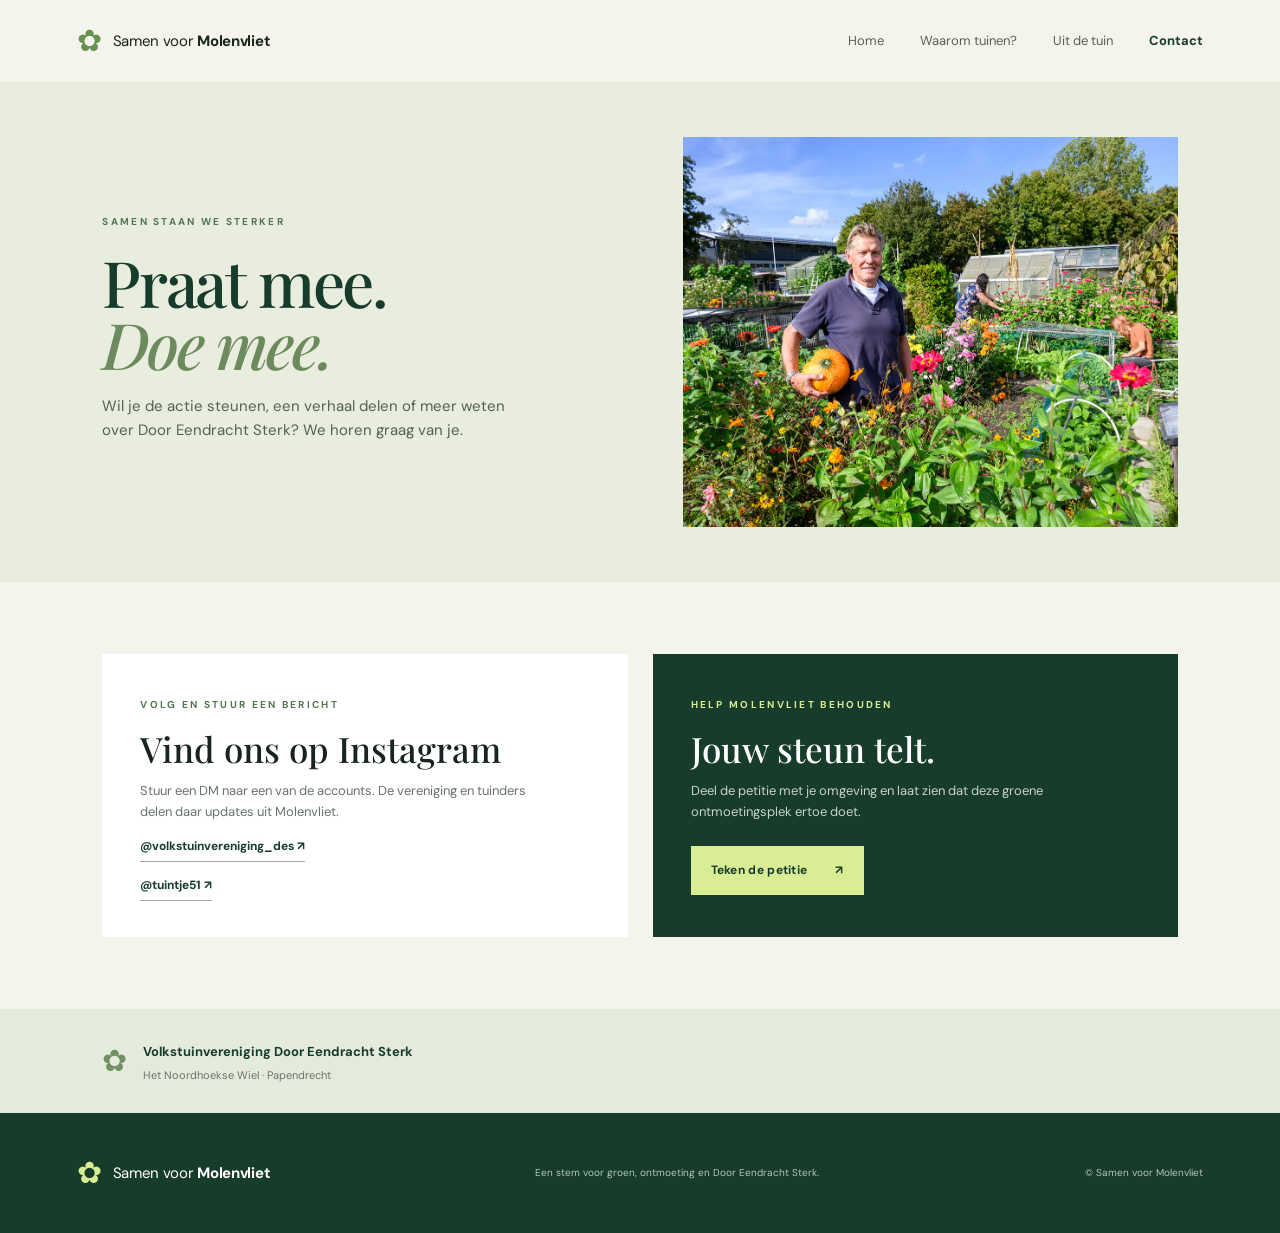
==== contact.html @ 22848668 "Add files via upload" ====
<!doctype html><html lang="nl"><head><meta charset="utf-8"><meta name="viewport" content="width=device-width,initial-scale=1"><meta name="description" content="Neem contact op en steun Door Eendracht Sterk in Molenvliet."><title>Contact — Samen voor Molenvliet</title><link rel="stylesheet" href="style.css"></head><body><header class="site-header"><a class="brand" href="index.html"><span class="brand-mark">✿</span><span>Samen voor <b>Molenvliet</b></span></a><button class="menu-toggle" aria-label="Menu openen" aria-expanded="false">☰</button><nav class="nav"><a href="index.html">Home</a><a href="waarom.html">Waarom tuinen?</a><a href="verhalen.html">Uit de tuin</a><a class="active" href="contact.html">Contact</a></nav></header><main><section class="contact-hero"><div><span class="eyebrow green">Samen staan we sterker</span><h1>Praat mee.<br><em>Doe mee.</em></h1><p>Wil je de actie steunen, een verhaal delen of meer weten over Door Eendracht Sterk? We horen graag van je.</p></div><img src="assets/tuinieren-samen.webp" alt="Een tuinder in de bloeiende moestuin"></section><section class="contact-content section-wrap"><div class="contact-box"><span class="eyebrow green">Volg en stuur een bericht</span><h2>Vind ons op Instagram</h2><p>Stuur een DM naar een van de accounts. De vereniging en tuinders delen daar updates uit Molenvliet.</p><a class="text-link" href="https://www.instagram.com/volkstuinvereniging_des/" target="_blank" rel="noopener">@volkstuinvereniging_des ↗</a><a class="text-link" href="https://www.instagram.com/tuintje51/" target="_blank" rel="noopener">@tuintje51 ↗</a></div><div class="contact-box contact-dark"><span class="eyebrow">Help Molenvliet behouden</span><h2>Jouw steun telt.</h2><p>Deel de petitie met je omgeving en laat zien dat deze groene ontmoetingsplek ertoe doet.</p><a class="button button-lime" href="https://petities.nl/petities/behoud-ons-volkstuincomplex-molenvliet-in-papendrecht" target="_blank" rel="noopener">Teken de petitie <span>↗</span></a></div></section><section class="map-note"><span>✿</span><div><strong>Volkstuinvereniging Door Eendracht Sterk</strong><p>Het Noordhoekse Wiel · Papendrecht</p></div></section></main><footer class="footer"><a class="brand" href="index.html"><span class="brand-mark">✿</span><span>Samen voor <b>Molenvliet</b></span></a><p>Een stem voor groen, ontmoeting en Door Eendracht Sterk.</p><span>© Samen voor Molenvliet</span></footer><script src="script.js"></script></body></html>
---- style.css ----
@import url('https://fonts.googleapis.com/css2?family=DM+Sans:wght@400;500;600;700&family=Playfair+Display:ital,wght@0,500;0,600;0,700;1,500;1,600&display=swap');
:root{--forest:#173c2c;--green:#426a4b;--lime:#d9ed94;--cream:#f5f4ec;--ink:#17251c;--muted:#667167;--white:#fff}*{box-sizing:border-box}html{scroll-behavior:smooth}body{margin:0;background:var(--cream);color:var(--ink);font-family:'DM Sans',sans-serif;line-height:1.6}a{color:inherit;text-decoration:none}.site-header{height:82px;display:flex;align-items:center;justify-content:space-between;padding:0 max(6vw,24px);background:var(--cream);position:relative;z-index:5}.brand{display:flex;align-items:center;gap:11px;font-size:15px;letter-spacing:-.3px}.brand b{font-weight:700}.brand-mark{color:#689051;font-size:30px;line-height:1}.nav{display:flex;gap:36px;align-items:center}.nav a{font-size:13px;color:#566159;transition:color .2s}.nav a:hover,.nav a.active{color:var(--forest);font-weight:700}.menu-toggle{display:none;border:0;background:none;font-size:24px;color:var(--forest)}.hero{height:min(690px,78vw);min-height:560px;position:relative;color:#fff;overflow:hidden}.hero-img,.hero-shade{position:absolute;inset:0;width:100%;height:100%;object-fit:cover}.hero-img{object-position:center 43%}.hero-shade{background:linear-gradient(90deg,rgba(12,34,24,.77) 0%,rgba(17,40,27,.55) 45%,rgba(13,30,21,.06) 100%),linear-gradient(0deg,rgba(11,29,21,.28),transparent 50%)}.hero-copy{position:absolute;left:max(10vw,36px);top:50%;transform:translateY(-53%);max-width:565px}.eyebrow{text-transform:uppercase;letter-spacing:2.3px;font-size:10px;font-weight:700;color:#d6e5bd}.eyebrow.green{color:#547552}.hero h1,.page-hero h1,.simple-heading h1,.contact-hero h1{font-family:'Playfair Display',serif;font-weight:500;font-size:clamp(56px,7vw,92px);line-height:.98;letter-spacing:-2.4px;margin:22px 0}.hero h1 em,.page-hero h1 em,.contact-hero h1 em{color:var(--lime);font-weight:500}.hero-copy p{font-size:16px;max-width:430px;color:#edf0e9;margin:0 0 28px}.button{display:inline-flex;align-items:center;justify-content:center;gap:28px;padding:15px 20px;font-size:12px;font-weight:700;letter-spacing:.3px;transition:transform .2s,background .2s}.button:hover{transform:translateY(-2px)}.button-lime{background:var(--lime);color:var(--forest)}.button-lime:hover{background:#e7f5b5}.button-dark{background:var(--forest);color:#fff}.button-dark:hover{background:#28583e}.hero-note{position:absolute;right:7vw;bottom:42px;font-size:11px;line-height:1.5;color:#e1e9db;border-left:1px solid #c9d5bd;padding-left:14px}.hero-note strong{font-size:13px;color:white}.section-wrap{width:min(1080px,84%);margin:0 auto}.intro{display:grid;grid-template-columns:.9fr 1.1fr;gap:10%;padding-top:112px;padding-bottom:108px}.intro h2,.petition-strip h2,.contact-box h2{font-family:'Playfair Display',serif;font-size:49px;line-height:1.07;font-weight:500;margin:14px 0}.intro-text{padding-top:7px;max-width:520px}.intro-text p{font-size:14px;color:#5b665e}.intro-text .lead{font-size:20px;line-height:1.55;color:var(--forest);font-weight:500}.text-link{display:inline-block;margin-top:14px;border-bottom:1px solid #9eac97;padding-bottom:5px;color:var(--forest);font-size:12px;font-weight:700}.text-link span{margin-left:16px}.photo-band{height:480px;position:relative;overflow:hidden}.photo-band img{width:100%;height:100%;object-fit:cover;object-position:center 53%}.photo-band:after{content:'';position:absolute;inset:35% 0 0;background:linear-gradient(0deg,rgba(11,35,23,.64),transparent)}.photo-caption{position:absolute;z-index:1;bottom:38px;left:8%;color:#fff;display:flex;flex-direction:column}.photo-caption span{text-transform:uppercase;letter-spacing:1.7px;font-size:10px}.photo-caption strong{font-family:'Playfair Display',serif;font-size:32px;font-weight:500}.values{display:grid;grid-template-columns:repeat(3,1fr);gap:46px;padding-top:90px;padding-bottom:100px}.value-icon{font-size:29px;color:#719165}.value-card h3{font-family:'Playfair Display',serif;font-size:23px;font-weight:500;margin:16px 0 6px}.value-card p{font-size:13px;color:#69736b;max-width:280px}.petition-strip{background:#dce9c7;padding:55px max(calc((100% - 1080px)/2),8%);display:flex;align-items:center;justify-content:space-between;gap:30px}.petition-strip .eyebrow{color:#55734d}.petition-strip h2{font-size:36px;margin:8px 0}.petition-strip p{font-size:13px;color:#586553;margin:0}.footer{min-height:120px;background:#173c2c;color:#e4ebdf;display:flex;align-items:center;justify-content:space-between;padding:28px max(6vw,24px);gap:22px}.footer .brand{color:#fff}.footer .brand-mark{color:var(--lime)}.footer p,.footer>span{font-size:10px;color:#b6c6b6}.page-hero,.contact-hero{min-height:480px;background:#e6ecd9;display:grid;grid-template-columns:1fr 1fr;align-items:center;padding:55px max(8vw,40px);gap:8%}.page-hero>div,.contact-hero>div{max-width:480px}.page-hero h1,.contact-hero h1{font-size:64px;color:var(--forest);margin:18px 0}.page-hero h1 em,.contact-hero h1 em{color:#6d8a5e}.page-hero p,.contact-hero p{color:#526253;font-size:15px;max-width:410px}.page-hero img,.contact-hero img{width:100%;height:365px;object-fit:cover}.reasons{padding-top:45px;padding-bottom:75px}.reason{display:grid;grid-template-columns:55px 1fr 35%;align-items:center;gap:32px;border-bottom:1px solid #d9ddd1;padding:33px 0}.reason>span{font-family:'Playfair Display',serif;color:#719165;font-size:22px;align-self:start;padding-top:6px}.reason h2{font-family:'Playfair Display',serif;font-weight:500;font-size:27px;margin:0 0 8px}.reason p{font-size:13px;color:#657067;max-width:520px;margin:0}.reason img{width:100%;height:170px;object-fit:cover}.simple-heading{text-align:center;padding:82px 20px 40px}.simple-heading h1{font-size:64px;color:var(--forest);margin:12px 0}.simple-heading p{max-width:550px;margin:0 auto;color:#657067;font-size:14px}.insta-grid{display:grid;grid-template-columns:1fr 1fr;gap:28px;padding-top:24px;padding-bottom:28px}.insta-card{background:white;box-shadow:0 10px 35px rgba(22,48,31,.07);padding:18px}.insta-head{display:flex;align-items:center;gap:12px;margin-bottom:14px}.insta-icon{font-size:30px;color:#719165}.insta-head div{display:flex;flex-direction:column;flex:1}.insta-head strong{font-size:12px}.insta-head div span{font-size:10px;color:#788279}.insta-head>a{color:#57734e;font-size:18px}.insta-card iframe{width:100%;height:430px;border:0;background:#f4f5f0}.insta-link{display:block;text-align:center;padding-top:12px;color:#4d7047;font-size:11px;font-weight:700}.feed-note{text-align:center;color:#768076;font-size:11px;margin:10px auto 44px;padding:0 20px}.photo-band.short{height:340px}.contact-hero{background:#e8eddd}.contact-hero img{height:390px}.contact-content{display:grid;grid-template-columns:1fr 1fr;gap:25px;padding-top:72px;padding-bottom:72px}.contact-box{background:#fff;padding:36px 38px;min-height:280px}.contact-box h2{font-size:35px}.contact-box p{font-size:13px;color:#69736b;max-width:390px}.contact-box .text-link{display:block;width:max-content}.contact-dark{background:var(--forest);color:#fff}.contact-dark .eyebrow{color:var(--lime)}.contact-dark p{color:#c7d3c9;margin-bottom:23px}.map-note{background:#e5ebdc;padding:28px 8%;display:flex;align-items:center;gap:16px;color:var(--forest)}.map-note>span{font-size:30px;color:#719165}.map-note strong{font-size:13px}.map-note p{font-size:11px;color:#68756a;margin:3px 0 0}
@media(max-width:760px){.site-header{height:70px;padding:0 22px}.menu-toggle{display:block}.nav{display:none;position:absolute;top:70px;left:0;right:0;background:var(--cream);padding:18px 22px 24px;flex-direction:column;align-items:flex-start;gap:18px;box-shadow:0 12px 15px #17251c12}.nav.open{display:flex}.hero{min-height:610px;height:calc(100svh - 70px);max-height:760px}.hero-img{object-position:58% center}.hero-shade{background:linear-gradient(90deg,rgba(12,34,24,.75),rgba(17,40,27,.27)),linear-gradient(0deg,rgba(11,29,21,.3),transparent 55%)}.hero-copy{left:25px;right:22px;top:46%;transform:translateY(-50%)}.hero h1{font-size:64px}.hero-copy p{font-size:14px}.hero-note{right:24px;bottom:23px}.section-wrap{width:88%}.intro{grid-template-columns:1fr;gap:18px;padding-top:72px;padding-bottom:70px}.intro h2{font-size:42px;margin-bottom:0}.intro-text .lead{font-size:18px}.photo-band{height:330px}.photo-caption{left:6%;bottom:24px}.photo-caption strong{font-size:26px}.values{grid-template-columns:1fr;gap:28px;padding-top:55px;padding-bottom:62px}.value-card{display:grid;grid-template-columns:42px 1fr;column-gap:10px}.value-card .value-icon{grid-row:span 2}.value-card h3{margin:0 0 4px}.value-card p{margin:0;max-width:none}.petition-strip{padding:38px 6%;align-items:flex-start;flex-direction:column}.petition-strip h2{font-size:31px}.footer{align-items:flex-start;flex-direction:column;gap:8px;padding:25px 22px}.footer p{margin:0}.page-hero,.contact-hero{grid-template-columns:1fr;padding:55px 7%;gap:25px}.page-hero h1,.contact-hero h1{font-size:53px}.page-hero img,.contact-hero img{height:270px}.reasons{padding-top:25px;padding-bottom:45px}.reason{grid-template-columns:35px 1fr;gap:12px;padding:26px 0}.reason img{grid-column:2;width:100%;height:180px;margin-top:8px}.reason h2{font-size:23px}.reason p{font-size:12px}.simple-heading{padding:65px 24px 25px}.simple-heading h1{font-size:53px}.insta-grid{grid-template-columns:1fr;gap:18px}.insta-card{padding:14px}.insta-card iframe{height:390px}.feed-note{line-height:1.5}.contact-content{grid-template-columns:1fr;padding-top:45px;padding-bottom:45px}.contact-box{padding:29px 25px;min-height:0}.map-note{padding:24px 7%}.photo-band.short{height:280px}}
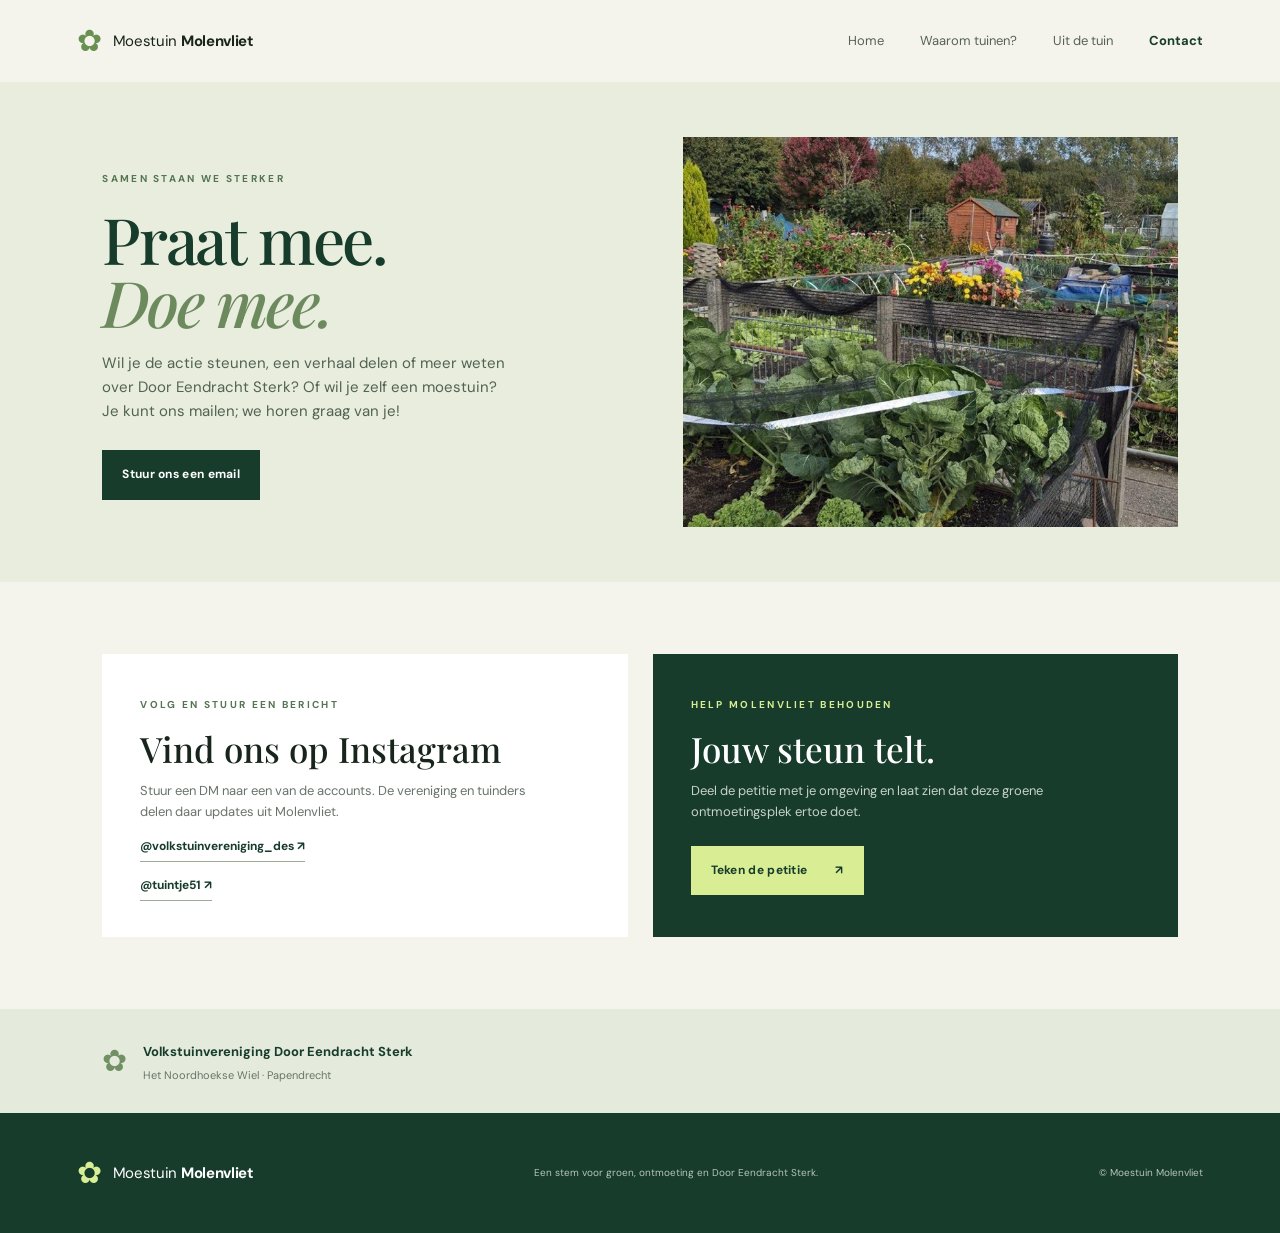
==== commit 75fdb6bc: "Add files via upload" ====
--- a/contact.html
+++ b/contact.html
@@ -1 +1 @@
-<!doctype html><html lang="nl"><head><meta charset="utf-8"><meta name="viewport" content="width=device-width,initial-scale=1"><meta name="description" content="Neem contact op en steun Door Eendracht Sterk in Molenvliet."><title>Contact — Samen voor Molenvliet</title><link rel="stylesheet" href="style.css"></head><body><header class="site-header"><a class="brand" href="index.html"><span class="brand-mark">✿</span><span>Samen voor <b>Molenvliet</b></span></a><button class="menu-toggle" aria-label="Menu openen" aria-expanded="false">☰</button><nav class="nav"><a href="index.html">Home</a><a href="waarom.html">Waarom tuinen?</a><a href="verhalen.html">Uit de tuin</a><a class="active" href="contact.html">Contact</a></nav></header><main><section class="contact-hero"><div><span class="eyebrow green">Samen staan we sterker</span><h1>Praat mee.<br><em>Doe mee.</em></h1><p>Wil je de actie steunen, een verhaal delen of meer weten over Door Eendracht Sterk? We horen graag van je.</p></div><img src="assets/tuinieren-samen.webp" alt="Een tuinder in de bloeiende moestuin"></section><section class="contact-content section-wrap"><div class="contact-box"><span class="eyebrow green">Volg en stuur een bericht</span><h2>Vind ons op Instagram</h2><p>Stuur een DM naar een van de accounts. De vereniging en tuinders delen daar updates uit Molenvliet.</p><a class="text-link" href="https://www.instagram.com/volkstuinvereniging_des/" target="_blank" rel="noopener">@volkstuinvereniging_des ↗</a><a class="text-link" href="https://www.instagram.com/tuintje51/" target="_blank" rel="noopener">@tuintje51 ↗</a></div><div class="contact-box contact-dark"><span class="eyebrow">Help Molenvliet behouden</span><h2>Jouw steun telt.</h2><p>Deel de petitie met je omgeving en laat zien dat deze groene ontmoetingsplek ertoe doet.</p><a class="button button-lime" href="https://petities.nl/petities/behoud-ons-volkstuincomplex-molenvliet-in-papendrecht" target="_blank" rel="noopener">Teken de petitie <span>↗</span></a></div></section><section class="map-note"><span>✿</span><div><strong>Volkstuinvereniging Door Eendracht Sterk</strong><p>Het Noordhoekse Wiel · Papendrecht</p></div></section></main><footer class="footer"><a class="brand" href="index.html"><span class="brand-mark">✿</span><span>Samen voor <b>Molenvliet</b></span></a><p>Een stem voor groen, ontmoeting en Door Eendracht Sterk.</p><span>© Samen voor Molenvliet</span></footer><script src="script.js"></script></body></html>
+<!doctype html><html lang="nl"><head><meta charset="utf-8"><meta name="viewport" content="width=device-width,initial-scale=1"><meta name="description" content="Neem contact op en steun Door Eendracht Sterk in Molenvliet."><title>Contact — Moestuin Molenvliet</title><link rel="stylesheet" href="style.css"></head><body><header class="site-header"><a class="brand" href="index.html"><span class="brand-mark">✿</span><span>Moestuin <b>Molenvliet</b></span></a><button class="menu-toggle" aria-label="Menu openen" aria-expanded="false">☰</button><nav class="nav"><a href="index.html">Home</a><a href="waarom.html">Waarom tuinen?</a><a href="verhalen.html">Uit de tuin</a><a class="active" href="contact.html">Contact</a></nav></header><main><section class="contact-hero"><div><span class="eyebrow green">Samen staan we sterker</span><h1>Praat mee.<br><em>Doe mee.</em></h1><p>Wil je de actie steunen, een verhaal delen of meer weten over Door Eendracht Sterk? Of wil je zelf een moestuin? Je kunt ons mailen; we horen graag van je!</p><a class="button button-dark contact-email-button" href="mailto:info@moestuinmolenvliet.nl">Stuur ons een email</a></div><img src="assets/moestuin-2.jpg" alt="Moestuin met bloemen en groentebedden"></section><section class="contact-content section-wrap"><div class="contact-box"><span class="eyebrow green">Volg en stuur een bericht</span><h2>Vind ons op Instagram</h2><p>Stuur een DM naar een van de accounts. De vereniging en tuinders delen daar updates uit Molenvliet.</p><a class="text-link" href="https://www.instagram.com/volkstuinvereniging_des/" target="_blank" rel="noopener">@volkstuinvereniging_des ↗</a><a class="text-link" href="https://www.instagram.com/tuintje51/" target="_blank" rel="noopener">@tuintje51 ↗</a></div><div class="contact-box contact-dark"><span class="eyebrow">Help Molenvliet behouden</span><h2>Jouw steun telt.</h2><p>Deel de petitie met je omgeving en laat zien dat deze groene ontmoetingsplek ertoe doet.</p><a class="button button-lime" href="https://petities.nl/petities/behoud-ons-volkstuincomplex-molenvliet-in-papendrecht" target="_blank" rel="noopener">Teken de petitie <span>↗</span></a></div></section><section class="map-note"><span>✿</span><div><strong>Volkstuinvereniging Door Eendracht Sterk</strong><p>Het Noordhoekse Wiel · Papendrecht</p></div></section></main><footer class="footer"><a class="brand" href="index.html"><span class="brand-mark">✿</span><span>Moestuin <b>Molenvliet</b></span></a><p>Een stem voor groen, ontmoeting en Door Eendracht Sterk.</p><span>© Moestuin Molenvliet</span></footer><script src="script.js"></script></body></html>
--- a/style.css
+++ b/style.css
@@ -1,3 +1,14 @@
 @import url('https://fonts.googleapis.com/css2?family=DM+Sans:wght@400;500;600;700&family=Playfair+Display:ital,wght@0,500;0,600;0,700;1,500;1,600&display=swap');
 :root{--forest:#173c2c;--green:#426a4b;--lime:#d9ed94;--cream:#f5f4ec;--ink:#17251c;--muted:#667167;--white:#fff}*{box-sizing:border-box}html{scroll-behavior:smooth}body{margin:0;background:var(--cream);color:var(--ink);font-family:'DM Sans',sans-serif;line-height:1.6}a{color:inherit;text-decoration:none}.site-header{height:82px;display:flex;align-items:center;justify-content:space-between;padding:0 max(6vw,24px);background:var(--cream);position:relative;z-index:5}.brand{display:flex;align-items:center;gap:11px;font-size:15px;letter-spacing:-.3px}.brand b{font-weight:700}.brand-mark{color:#689051;font-size:30px;line-height:1}.nav{display:flex;gap:36px;align-items:center}.nav a{font-size:13px;color:#566159;transition:color .2s}.nav a:hover,.nav a.active{color:var(--forest);font-weight:700}.menu-toggle{display:none;border:0;background:none;font-size:24px;color:var(--forest)}.hero{height:min(690px,78vw);min-height:560px;position:relative;color:#fff;overflow:hidden}.hero-img,.hero-shade{position:absolute;inset:0;width:100%;height:100%;object-fit:cover}.hero-img{object-position:center 43%}.hero-shade{background:linear-gradient(90deg,rgba(12,34,24,.77) 0%,rgba(17,40,27,.55) 45%,rgba(13,30,21,.06) 100%),linear-gradient(0deg,rgba(11,29,21,.28),transparent 50%)}.hero-copy{position:absolute;left:max(10vw,36px);top:50%;transform:translateY(-53%);max-width:565px}.eyebrow{text-transform:uppercase;letter-spacing:2.3px;font-size:10px;font-weight:700;color:#d6e5bd}.eyebrow.green{color:#547552}.hero h1,.page-hero h1,.simple-heading h1,.contact-hero h1{font-family:'Playfair Display',serif;font-weight:500;font-size:clamp(56px,7vw,92px);line-height:.98;letter-spacing:-2.4px;margin:22px 0}.hero h1 em,.page-hero h1 em,.contact-hero h1 em{color:var(--lime);font-weight:500}.hero-copy p{font-size:16px;max-width:430px;color:#edf0e9;margin:0 0 28px}.button{display:inline-flex;align-items:center;justify-content:center;gap:28px;padding:15px 20px;font-size:12px;font-weight:700;letter-spacing:.3px;transition:transform .2s,background .2s}.button:hover{transform:translateY(-2px)}.button-lime{background:var(--lime);color:var(--forest)}.button-lime:hover{background:#e7f5b5}.button-dark{background:var(--forest);color:#fff}.button-dark:hover{background:#28583e}.hero-note{position:absolute;right:7vw;bottom:42px;font-size:11px;line-height:1.5;color:#e1e9db;border-left:1px solid #c9d5bd;padding-left:14px}.hero-note strong{font-size:13px;color:white}.section-wrap{width:min(1080px,84%);margin:0 auto}.intro{display:grid;grid-template-columns:.9fr 1.1fr;gap:10%;padding-top:112px;padding-bottom:108px}.intro h2,.petition-strip h2,.contact-box h2{font-family:'Playfair Display',serif;font-size:49px;line-height:1.07;font-weight:500;margin:14px 0}.intro-text{padding-top:7px;max-width:520px}.intro-text p{font-size:14px;color:#5b665e}.intro-text .lead{font-size:20px;line-height:1.55;color:var(--forest);font-weight:500}.text-link{display:inline-block;margin-top:14px;border-bottom:1px solid #9eac97;padding-bottom:5px;color:var(--forest);font-size:12px;font-weight:700}.text-link span{margin-left:16px}.photo-band{height:480px;position:relative;overflow:hidden}.photo-band img{width:100%;height:100%;object-fit:cover;object-position:center 53%}.photo-band:after{content:'';position:absolute;inset:35% 0 0;background:linear-gradient(0deg,rgba(11,35,23,.64),transparent)}.photo-caption{position:absolute;z-index:1;bottom:38px;left:8%;color:#fff;display:flex;flex-direction:column}.photo-caption span{text-transform:uppercase;letter-spacing:1.7px;font-size:10px}.photo-caption strong{font-family:'Playfair Display',serif;font-size:32px;font-weight:500}.values{display:grid;grid-template-columns:repeat(3,1fr);gap:46px;padding-top:90px;padding-bottom:100px}.value-icon{font-size:29px;color:#719165}.value-card h3{font-family:'Playfair Display',serif;font-size:23px;font-weight:500;margin:16px 0 6px}.value-card p{font-size:13px;color:#69736b;max-width:280px}.petition-strip{background:#dce9c7;padding:55px max(calc((100% - 1080px)/2),8%);display:flex;align-items:center;justify-content:space-between;gap:30px}.petition-strip .eyebrow{color:#55734d}.petition-strip h2{font-size:36px;margin:8px 0}.petition-strip p{font-size:13px;color:#586553;margin:0}.footer{min-height:120px;background:#173c2c;color:#e4ebdf;display:flex;align-items:center;justify-content:space-between;padding:28px max(6vw,24px);gap:22px}.footer .brand{color:#fff}.footer .brand-mark{color:var(--lime)}.footer p,.footer>span{font-size:10px;color:#b6c6b6}.page-hero,.contact-hero{min-height:480px;background:#e6ecd9;display:grid;grid-template-columns:1fr 1fr;align-items:center;padding:55px max(8vw,40px);gap:8%}.page-hero>div,.contact-hero>div{max-width:480px}.page-hero h1,.contact-hero h1{font-size:64px;color:var(--forest);margin:18px 0}.page-hero h1 em,.contact-hero h1 em{color:#6d8a5e}.page-hero p,.contact-hero p{color:#526253;font-size:15px;max-width:410px}.page-hero img,.contact-hero img{width:100%;height:365px;object-fit:cover}.reasons{padding-top:45px;padding-bottom:75px}.reason{display:grid;grid-template-columns:55px 1fr 35%;align-items:center;gap:32px;border-bottom:1px solid #d9ddd1;padding:33px 0}.reason>span{font-family:'Playfair Display',serif;color:#719165;font-size:22px;align-self:start;padding-top:6px}.reason h2{font-family:'Playfair Display',serif;font-weight:500;font-size:27px;margin:0 0 8px}.reason p{font-size:13px;color:#657067;max-width:520px;margin:0}.reason img{width:100%;height:170px;object-fit:cover}.simple-heading{text-align:center;padding:82px 20px 40px}.simple-heading h1{font-size:64px;color:var(--forest);margin:12px 0}.simple-heading p{max-width:550px;margin:0 auto;color:#657067;font-size:14px}.insta-grid{display:grid;grid-template-columns:1fr 1fr;gap:28px;padding-top:24px;padding-bottom:28px}.insta-card{background:white;box-shadow:0 10px 35px rgba(22,48,31,.07);padding:18px}.insta-head{display:flex;align-items:center;gap:12px;margin-bottom:14px}.insta-icon{font-size:30px;color:#719165}.insta-head div{display:flex;flex-direction:column;flex:1}.insta-head strong{font-size:12px}.insta-head div span{font-size:10px;color:#788279}.insta-head>a{color:#57734e;font-size:18px}.insta-card iframe{width:100%;height:430px;border:0;background:#f4f5f0}.insta-link{display:block;text-align:center;padding-top:12px;color:#4d7047;font-size:11px;font-weight:700}.feed-note{text-align:center;color:#768076;font-size:11px;margin:10px auto 44px;padding:0 20px}.photo-band.short{height:340px}.contact-hero{background:#e8eddd}.contact-hero img{height:390px}.contact-content{display:grid;grid-template-columns:1fr 1fr;gap:25px;padding-top:72px;padding-bottom:72px}.contact-box{background:#fff;padding:36px 38px;min-height:280px}.contact-box h2{font-size:35px}.contact-box p{font-size:13px;color:#69736b;max-width:390px}.contact-box .text-link{display:block;width:max-content}.contact-dark{background:var(--forest);color:#fff}.contact-dark .eyebrow{color:var(--lime)}.contact-dark p{color:#c7d3c9;margin-bottom:23px}.map-note{background:#e5ebdc;padding:28px 8%;display:flex;align-items:center;gap:16px;color:var(--forest)}.map-note>span{font-size:30px;color:#719165}.map-note strong{font-size:13px}.map-note p{font-size:11px;color:#68756a;margin:3px 0 0}
 @media(max-width:760px){.site-header{height:70px;padding:0 22px}.menu-toggle{display:block}.nav{display:none;position:absolute;top:70px;left:0;right:0;background:var(--cream);padding:18px 22px 24px;flex-direction:column;align-items:flex-start;gap:18px;box-shadow:0 12px 15px #17251c12}.nav.open{display:flex}.hero{min-height:610px;height:calc(100svh - 70px);max-height:760px}.hero-img{object-position:58% center}.hero-shade{background:linear-gradient(90deg,rgba(12,34,24,.75),rgba(17,40,27,.27)),linear-gradient(0deg,rgba(11,29,21,.3),transparent 55%)}.hero-copy{left:25px;right:22px;top:46%;transform:translateY(-50%)}.hero h1{font-size:64px}.hero-copy p{font-size:14px}.hero-note{right:24px;bottom:23px}.section-wrap{width:88%}.intro{grid-template-columns:1fr;gap:18px;padding-top:72px;padding-bottom:70px}.intro h2{font-size:42px;margin-bottom:0}.intro-text .lead{font-size:18px}.photo-band{height:330px}.photo-caption{left:6%;bottom:24px}.photo-caption strong{font-size:26px}.values{grid-template-columns:1fr;gap:28px;padding-top:55px;padding-bottom:62px}.value-card{display:grid;grid-template-columns:42px 1fr;column-gap:10px}.value-card .value-icon{grid-row:span 2}.value-card h3{margin:0 0 4px}.value-card p{margin:0;max-width:none}.petition-strip{padding:38px 6%;align-items:flex-start;flex-direction:column}.petition-strip h2{font-size:31px}.footer{align-items:flex-start;flex-direction:column;gap:8px;padding:25px 22px}.footer p{margin:0}.page-hero,.contact-hero{grid-template-columns:1fr;padding:55px 7%;gap:25px}.page-hero h1,.contact-hero h1{font-size:53px}.page-hero img,.contact-hero img{height:270px}.reasons{padding-top:25px;padding-bottom:45px}.reason{grid-template-columns:35px 1fr;gap:12px;padding:26px 0}.reason img{grid-column:2;width:100%;height:180px;margin-top:8px}.reason h2{font-size:23px}.reason p{font-size:12px}.simple-heading{padding:65px 24px 25px}.simple-heading h1{font-size:53px}.insta-grid{grid-template-columns:1fr;gap:18px}.insta-card{padding:14px}.insta-card iframe{height:390px}.feed-note{line-height:1.5}.contact-content{grid-template-columns:1fr;padding-top:45px;padding-bottom:45px}.contact-box{padding:29px 25px;min-height:0}.map-note{padding:24px 7%}.photo-band.short{height:280px}}
+.reason-text-only{grid-template-columns:55px 1fr}.reason-text-only>div{grid-column:2}
+@media(max-width:760px){.reason-text-only{grid-template-columns:35px 1fr}.reason-text-only>div{grid-column:2}}
+.reason-gallery{display:grid;grid-template-columns:1fr 1fr;gap:9px}.reason-gallery img{width:100%;height:170px;object-fit:cover}.reason-education{align-items:start}
+@media(max-width:760px){.reason-gallery{grid-column:2;gap:8px}.reason-gallery img{height:140px}}
+.signup-section{display:grid;grid-template-columns:.8fr 1.2fr;gap:10%;padding-top:76px;padding-bottom:82px}.signup-intro h2{font-family:'Playfair Display',serif;font-weight:500;font-size:42px;line-height:1.08;margin:12px 0}.signup-intro p{font-size:14px;color:#637066;max-width:350px}.signup-form{display:grid;grid-template-columns:1fr;gap:9px;background:#fff;padding:30px 34px;box-shadow:0 10px 35px rgba(22,48,31,.05)}.signup-form label{font-weight:700;font-size:12px;color:var(--forest);margin-top:5px}.signup-form input,.signup-form textarea{width:100%;padding:12px 13px;background:#fafaf6;border:1px solid #d9dfd3;border-radius:0;color:var(--ink);font:inherit;font-size:13px}.signup-form input:focus,.signup-form textarea:focus{outline:2px solid #719165;outline-offset:1px}.signup-form textarea{resize:vertical}.signup-form button:disabled{opacity:.54;cursor:not-allowed;transform:none}.form-note{font-size:11px;color:#737d74;margin:2px 0 0;line-height:1.5}
+@media(max-width:760px){.signup-section{grid-template-columns:1fr;gap:22px;padding-top:48px;padding-bottom:50px}.signup-intro h2{font-size:36px}.signup-form{padding:24px 20px}}
+.jotform-embed{min-width:0;width:100%;background:#fff;padding:12px;box-shadow:0 10px 35px rgba(22,48,31,.05)}.jotform-embed iframe{max-width:100%}
+.reason img.togetherness-photo{object-position:center 58%}
+.contact-email-button{margin-top:12px}
+
+.reason img.education-photo{object-position:center 18%}
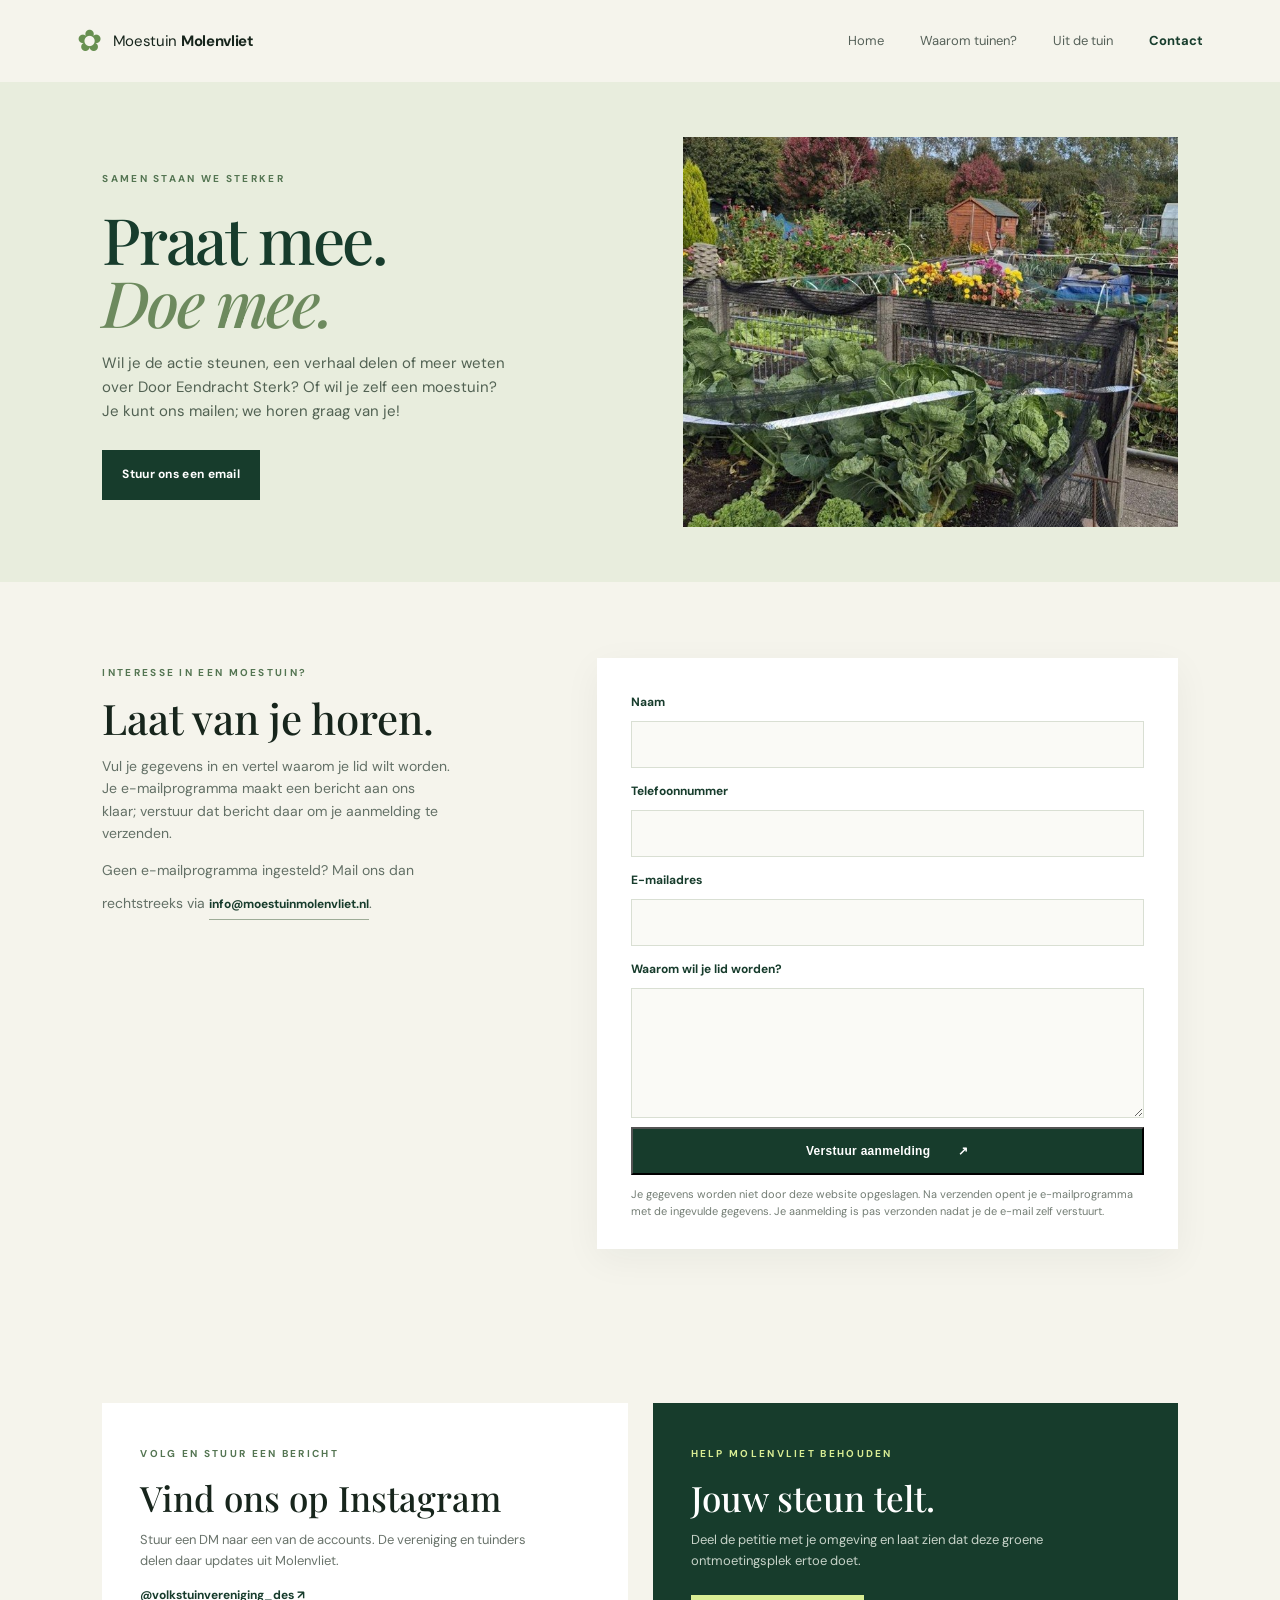
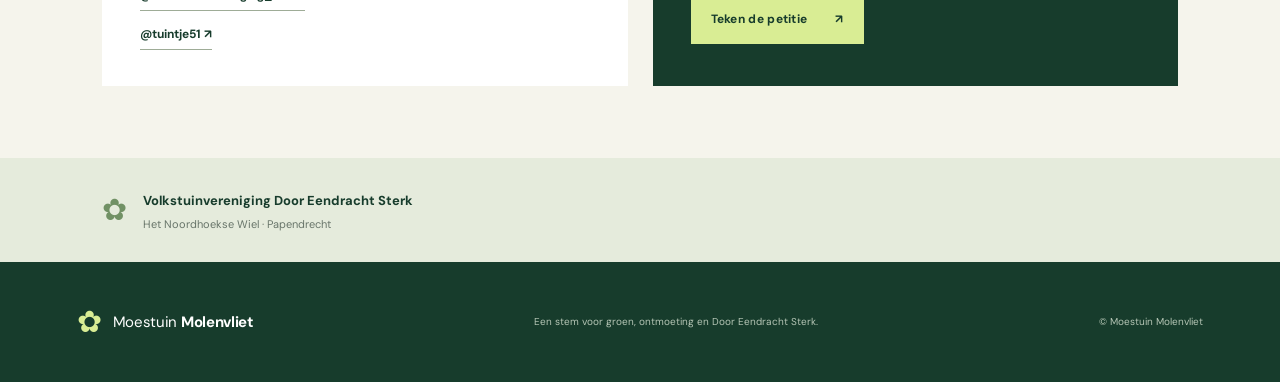
==== commit 750a0ad7: "Add files via upload" ====
--- a/contact.html
+++ b/contact.html
@@ -1 +1 @@
-<!doctype html><html lang="nl"><head><meta charset="utf-8"><meta name="viewport" content="width=device-width,initial-scale=1"><meta name="description" content="Neem contact op en steun Door Eendracht Sterk in Molenvliet."><title>Contact — Moestuin Molenvliet</title><link rel="stylesheet" href="style.css"></head><body><header class="site-header"><a class="brand" href="index.html"><span class="brand-mark">✿</span><span>Moestuin <b>Molenvliet</b></span></a><button class="menu-toggle" aria-label="Menu openen" aria-expanded="false">☰</button><nav class="nav"><a href="index.html">Home</a><a href="waarom.html">Waarom tuinen?</a><a href="verhalen.html">Uit de tuin</a><a class="active" href="contact.html">Contact</a></nav></header><main><section class="contact-hero"><div><span class="eyebrow green">Samen staan we sterker</span><h1>Praat mee.<br><em>Doe mee.</em></h1><p>Wil je de actie steunen, een verhaal delen of meer weten over Door Eendracht Sterk? Of wil je zelf een moestuin? Je kunt ons mailen; we horen graag van je!</p><a class="button button-dark contact-email-button" href="mailto:info@moestuinmolenvliet.nl">Stuur ons een email</a></div><img src="assets/moestuin-2.jpg" alt="Moestuin met bloemen en groentebedden"></section><section class="contact-content section-wrap"><div class="contact-box"><span class="eyebrow green">Volg en stuur een bericht</span><h2>Vind ons op Instagram</h2><p>Stuur een DM naar een van de accounts. De vereniging en tuinders delen daar updates uit Molenvliet.</p><a class="text-link" href="https://www.instagram.com/volkstuinvereniging_des/" target="_blank" rel="noopener">@volkstuinvereniging_des ↗</a><a class="text-link" href="https://www.instagram.com/tuintje51/" target="_blank" rel="noopener">@tuintje51 ↗</a></div><div class="contact-box contact-dark"><span class="eyebrow">Help Molenvliet behouden</span><h2>Jouw steun telt.</h2><p>Deel de petitie met je omgeving en laat zien dat deze groene ontmoetingsplek ertoe doet.</p><a class="button button-lime" href="https://petities.nl/petities/behoud-ons-volkstuincomplex-molenvliet-in-papendrecht" target="_blank" rel="noopener">Teken de petitie <span>↗</span></a></div></section><section class="map-note"><span>✿</span><div><strong>Volkstuinvereniging Door Eendracht Sterk</strong><p>Het Noordhoekse Wiel · Papendrecht</p></div></section></main><footer class="footer"><a class="brand" href="index.html"><span class="brand-mark">✿</span><span>Moestuin <b>Molenvliet</b></span></a><p>Een stem voor groen, ontmoeting en Door Eendracht Sterk.</p><span>© Moestuin Molenvliet</span></footer><script src="script.js"></script></body></html>
+<!doctype html><html lang="nl"><head><meta charset="utf-8"><meta name="viewport" content="width=device-width,initial-scale=1"><meta name="description" content="Neem contact op en steun Door Eendracht Sterk in Molenvliet."><title>Contact — Moestuin Molenvliet</title><link rel="stylesheet" href="style.css"></head><body><header class="site-header"><a class="brand" href="index.html"><span class="brand-mark">✿</span><span>Moestuin <b>Molenvliet</b></span></a><button class="menu-toggle" aria-label="Menu openen" aria-expanded="false">☰</button><nav class="nav"><a href="index.html">Home</a><a href="waarom.html">Waarom tuinen?</a><a href="verhalen.html">Uit de tuin</a><a class="active" href="contact.html">Contact</a></nav></header><main><section class="contact-hero"><div><span class="eyebrow green">Samen staan we sterker</span><h1>Praat mee.<br><em>Doe mee.</em></h1><p>Wil je de actie steunen, een verhaal delen of meer weten over Door Eendracht Sterk? Of wil je zelf een moestuin? Je kunt ons mailen; we horen graag van je!</p><a class="button button-dark contact-email-button" href="mailto:info@moestuinmolenvliet.nl">Stuur ons een email</a></div><img src="assets/moestuin-2.jpg" alt="Moestuin met bloemen en groentebedden"></section><section class="signup-section section-wrap" aria-labelledby="signup-title"><div class="signup-intro"><span class="eyebrow green">Interesse in een moestuin?</span><h2 id="signup-title">Laat van je horen.</h2><p>Vul je gegevens in en vertel waarom je lid wilt worden. Je e-mailprogramma maakt een bericht aan ons klaar; verstuur dat bericht daar om je aanmelding te verzenden.</p><p>Geen e-mailprogramma ingesteld? Mail ons dan rechtstreeks via <a class="text-link" href="mailto:info@moestuinmolenvliet.nl">info@moestuinmolenvliet.nl</a>.</p></div><form class="signup-form" id="signup-form"><label for="signup-name">Naam</label><input id="signup-name" name="naam" autocomplete="name" required><label for="signup-phone">Telefoonnummer</label><input id="signup-phone" name="telefoonnummer" type="tel" autocomplete="tel"><label for="signup-email">E-mailadres</label><input id="signup-email" name="email" type="email" autocomplete="email" required><label for="signup-reason">Waarom wil je lid worden?</label><textarea id="signup-reason" name="toelichting" rows="5" required></textarea><button class="button button-dark" type="submit">Verstuur aanmelding <span>↗</span></button><p class="form-note">Je gegevens worden niet door deze website opgeslagen. Na verzenden opent je e-mailprogramma met de ingevulde gegevens. Je aanmelding is pas verzonden nadat je de e-mail zelf verstuurt.</p></form></section><section class="contact-content section-wrap"><div class="contact-box"><span class="eyebrow green">Volg en stuur een bericht</span><h2>Vind ons op Instagram</h2><p>Stuur een DM naar een van de accounts. De vereniging en tuinders delen daar updates uit Molenvliet.</p><a class="text-link" href="https://www.instagram.com/volkstuinvereniging_des/" target="_blank" rel="noopener">@volkstuinvereniging_des ↗</a><a class="text-link" href="https://www.instagram.com/tuintje51/" target="_blank" rel="noopener">@tuintje51 ↗</a></div><div class="contact-box contact-dark"><span class="eyebrow">Help Molenvliet behouden</span><h2>Jouw steun telt.</h2><p>Deel de petitie met je omgeving en laat zien dat deze groene ontmoetingsplek ertoe doet.</p><a class="button button-lime" href="https://petities.nl/petities/behoud-ons-volkstuincomplex-molenvliet-in-papendrecht" target="_blank" rel="noopener">Teken de petitie <span>↗</span></a></div></section><section class="map-note"><span>✿</span><div><strong>Volkstuinvereniging Door Eendracht Sterk</strong><p>Het Noordhoekse Wiel · Papendrecht</p></div></section></main><footer class="footer"><a class="brand" href="index.html"><span class="brand-mark">✿</span><span>Moestuin <b>Molenvliet</b></span></a><p>Een stem voor groen, ontmoeting en Door Eendracht Sterk.</p><span>© Moestuin Molenvliet</span></footer><script src="script.js"></script></body></html>
--- a/style.css
+++ b/style.css
@@ -1,5 +1,5 @@
 @import url('https://fonts.googleapis.com/css2?family=DM+Sans:wght@400;500;600;700&family=Playfair+Display:ital,wght@0,500;0,600;0,700;1,500;1,600&display=swap');
-:root{--forest:#173c2c;--green:#426a4b;--lime:#d9ed94;--cream:#f5f4ec;--ink:#17251c;--muted:#667167;--white:#fff}*{box-sizing:border-box}html{scroll-behavior:smooth}body{margin:0;background:var(--cream);color:var(--ink);font-family:'DM Sans',sans-serif;line-height:1.6}a{color:inherit;text-decoration:none}.site-header{height:82px;display:flex;align-items:center;justify-content:space-between;padding:0 max(6vw,24px);background:var(--cream);position:relative;z-index:5}.brand{display:flex;align-items:center;gap:11px;font-size:15px;letter-spacing:-.3px}.brand b{font-weight:700}.brand-mark{color:#689051;font-size:30px;line-height:1}.nav{display:flex;gap:36px;align-items:center}.nav a{font-size:13px;color:#566159;transition:color .2s}.nav a:hover,.nav a.active{color:var(--forest);font-weight:700}.menu-toggle{display:none;border:0;background:none;font-size:24px;color:var(--forest)}.hero{height:min(690px,78vw);min-height:560px;position:relative;color:#fff;overflow:hidden}.hero-img,.hero-shade{position:absolute;inset:0;width:100%;height:100%;object-fit:cover}.hero-img{object-position:center 43%}.hero-shade{background:linear-gradient(90deg,rgba(12,34,24,.77) 0%,rgba(17,40,27,.55) 45%,rgba(13,30,21,.06) 100%),linear-gradient(0deg,rgba(11,29,21,.28),transparent 50%)}.hero-copy{position:absolute;left:max(10vw,36px);top:50%;transform:translateY(-53%);max-width:565px}.eyebrow{text-transform:uppercase;letter-spacing:2.3px;font-size:10px;font-weight:700;color:#d6e5bd}.eyebrow.green{color:#547552}.hero h1,.page-hero h1,.simple-heading h1,.contact-hero h1{font-family:'Playfair Display',serif;font-weight:500;font-size:clamp(56px,7vw,92px);line-height:.98;letter-spacing:-2.4px;margin:22px 0}.hero h1 em,.page-hero h1 em,.contact-hero h1 em{color:var(--lime);font-weight:500}.hero-copy p{font-size:16px;max-width:430px;color:#edf0e9;margin:0 0 28px}.button{display:inline-flex;align-items:center;justify-content:center;gap:28px;padding:15px 20px;font-size:12px;font-weight:700;letter-spacing:.3px;transition:transform .2s,background .2s}.button:hover{transform:translateY(-2px)}.button-lime{background:var(--lime);color:var(--forest)}.button-lime:hover{background:#e7f5b5}.button-dark{background:var(--forest);color:#fff}.button-dark:hover{background:#28583e}.hero-note{position:absolute;right:7vw;bottom:42px;font-size:11px;line-height:1.5;color:#e1e9db;border-left:1px solid #c9d5bd;padding-left:14px}.hero-note strong{font-size:13px;color:white}.section-wrap{width:min(1080px,84%);margin:0 auto}.intro{display:grid;grid-template-columns:.9fr 1.1fr;gap:10%;padding-top:112px;padding-bottom:108px}.intro h2,.petition-strip h2,.contact-box h2{font-family:'Playfair Display',serif;font-size:49px;line-height:1.07;font-weight:500;margin:14px 0}.intro-text{padding-top:7px;max-width:520px}.intro-text p{font-size:14px;color:#5b665e}.intro-text .lead{font-size:20px;line-height:1.55;color:var(--forest);font-weight:500}.text-link{display:inline-block;margin-top:14px;border-bottom:1px solid #9eac97;padding-bottom:5px;color:var(--forest);font-size:12px;font-weight:700}.text-link span{margin-left:16px}.photo-band{height:480px;position:relative;overflow:hidden}.photo-band img{width:100%;height:100%;object-fit:cover;object-position:center 53%}.photo-band:after{content:'';position:absolute;inset:35% 0 0;background:linear-gradient(0deg,rgba(11,35,23,.64),transparent)}.photo-caption{position:absolute;z-index:1;bottom:38px;left:8%;color:#fff;display:flex;flex-direction:column}.photo-caption span{text-transform:uppercase;letter-spacing:1.7px;font-size:10px}.photo-caption strong{font-family:'Playfair Display',serif;font-size:32px;font-weight:500}.values{display:grid;grid-template-columns:repeat(3,1fr);gap:46px;padding-top:90px;padding-bottom:100px}.value-icon{font-size:29px;color:#719165}.value-card h3{font-family:'Playfair Display',serif;font-size:23px;font-weight:500;margin:16px 0 6px}.value-card p{font-size:13px;color:#69736b;max-width:280px}.petition-strip{background:#dce9c7;padding:55px max(calc((100% - 1080px)/2),8%);display:flex;align-items:center;justify-content:space-between;gap:30px}.petition-strip .eyebrow{color:#55734d}.petition-strip h2{font-size:36px;margin:8px 0}.petition-strip p{font-size:13px;color:#586553;margin:0}.footer{min-height:120px;background:#173c2c;color:#e4ebdf;display:flex;align-items:center;justify-content:space-between;padding:28px max(6vw,24px);gap:22px}.footer .brand{color:#fff}.footer .brand-mark{color:var(--lime)}.footer p,.footer>span{font-size:10px;color:#b6c6b6}.page-hero,.contact-hero{min-height:480px;background:#e6ecd9;display:grid;grid-template-columns:1fr 1fr;align-items:center;padding:55px max(8vw,40px);gap:8%}.page-hero>div,.contact-hero>div{max-width:480px}.page-hero h1,.contact-hero h1{font-size:64px;color:var(--forest);margin:18px 0}.page-hero h1 em,.contact-hero h1 em{color:#6d8a5e}.page-hero p,.contact-hero p{color:#526253;font-size:15px;max-width:410px}.page-hero img,.contact-hero img{width:100%;height:365px;object-fit:cover}.reasons{padding-top:45px;padding-bottom:75px}.reason{display:grid;grid-template-columns:55px 1fr 35%;align-items:center;gap:32px;border-bottom:1px solid #d9ddd1;padding:33px 0}.reason>span{font-family:'Playfair Display',serif;color:#719165;font-size:22px;align-self:start;padding-top:6px}.reason h2{font-family:'Playfair Display',serif;font-weight:500;font-size:27px;margin:0 0 8px}.reason p{font-size:13px;color:#657067;max-width:520px;margin:0}.reason img{width:100%;height:170px;object-fit:cover}.simple-heading{text-align:center;padding:82px 20px 40px}.simple-heading h1{font-size:64px;color:var(--forest);margin:12px 0}.simple-heading p{max-width:550px;margin:0 auto;color:#657067;font-size:14px}.insta-grid{display:grid;grid-template-columns:1fr 1fr;gap:28px;padding-top:24px;padding-bottom:28px}.insta-card{background:white;box-shadow:0 10px 35px rgba(22,48,31,.07);padding:18px}.insta-head{display:flex;align-items:center;gap:12px;margin-bottom:14px}.insta-icon{font-size:30px;color:#719165}.insta-head div{display:flex;flex-direction:column;flex:1}.insta-head strong{font-size:12px}.insta-head div span{font-size:10px;color:#788279}.insta-head>a{color:#57734e;font-size:18px}.insta-card iframe{width:100%;height:430px;border:0;background:#f4f5f0}.insta-link{display:block;text-align:center;padding-top:12px;color:#4d7047;font-size:11px;font-weight:700}.feed-note{text-align:center;color:#768076;font-size:11px;margin:10px auto 44px;padding:0 20px}.photo-band.short{height:340px}.contact-hero{background:#e8eddd}.contact-hero img{height:390px}.contact-content{display:grid;grid-template-columns:1fr 1fr;gap:25px;padding-top:72px;padding-bottom:72px}.contact-box{background:#fff;padding:36px 38px;min-height:280px}.contact-box h2{font-size:35px}.contact-box p{font-size:13px;color:#69736b;max-width:390px}.contact-box .text-link{display:block;width:max-content}.contact-dark{background:var(--forest);color:#fff}.contact-dark .eyebrow{color:var(--lime)}.contact-dark p{color:#c7d3c9;margin-bottom:23px}.map-note{background:#e5ebdc;padding:28px 8%;display:flex;align-items:center;gap:16px;color:var(--forest)}.map-note>span{font-size:30px;color:#719165}.map-note strong{font-size:13px}.map-note p{font-size:11px;color:#68756a;margin:3px 0 0}
+:root{--forest:#173c2c;--green:#426a4b;--lime:#d9ed94;--cream:#f5f4ec;--ink:#17251c;--muted:#667167;--white:#fff}*{box-sizing:border-box}html{scroll-behavior:smooth}body{margin:0;background:var(--cream);color:var(--ink);font-family:'DM Sans',sans-serif;line-height:1.6}a{color:inherit;text-decoration:none}.site-header{height:82px;display:flex;align-items:center;justify-content:space-between;padding:0 max(6vw,24px);background:var(--cream);position:relative;z-index:5}.brand{display:flex;align-items:center;gap:11px;font-size:15px;letter-spacing:-.3px}.brand b{font-weight:700}.brand-mark{color:#689051;font-size:30px;line-height:1}.nav{display:flex;gap:36px;align-items:center}.nav a{font-size:13px;color:#566159;transition:color .2s}.nav a:hover,.nav a.active{color:var(--forest);font-weight:700}.menu-toggle{display:none;border:0;background:none;font-size:24px;color:var(--forest)}.hero{height:min(690px,78vw);min-height:560px;position:relative;color:#fff;overflow:hidden}.hero-img,.hero-shade{position:absolute;inset:0;width:100%;height:100%;object-fit:cover}.hero-img{object-position:center 43%}.hero-shade{background:linear-gradient(90deg,rgba(12,34,24,.77) 0%,rgba(17,40,27,.55) 45%,rgba(13,30,21,.06) 100%),linear-gradient(0deg,rgba(11,29,21,.28),transparent 50%)}.hero-copy{position:absolute;left:max(10vw,36px);top:50%;transform:translateY(-53%);max-width:565px}.eyebrow{text-transform:uppercase;letter-spacing:2.3px;font-size:10px;font-weight:700;color:#d6e5bd}.eyebrow.green{color:#547552}.hero h1,.page-hero h1,.simple-heading h1,.contact-hero h1{font-family:'Playfair Display',serif;font-weight:500;font-size:clamp(56px,7vw,92px);line-height:.98;letter-spacing:-2.4px;margin:22px 0}.hero h1 em,.page-hero h1 em,.contact-hero h1 em{color:var(--lime);font-weight:500}.hero-copy p{font-size:16px;max-width:430px;color:#edf0e9;margin:0 0 28px}.button{display:inline-flex;align-items:center;justify-content:center;gap:28px;padding:15px 20px;font-size:12px;font-weight:700;letter-spacing:.3px;transition:transform .2s,background .2s}.hero-copy .button{padding:19px 27px;font-size:16px;letter-spacing:.7px;text-transform:uppercase;gap:34px}.button:hover{transform:translateY(-2px)}.button-lime{background:var(--lime);color:var(--forest)}.button-lime:hover{background:#e7f5b5}.button-dark{background:var(--forest);color:#fff}.button-dark:hover{background:#28583e}.hero-note{position:absolute;right:7vw;bottom:42px;font-size:11px;line-height:1.5;color:#e1e9db;border-left:1px solid #c9d5bd;padding-left:14px}.hero-note strong{font-size:13px;color:white}.section-wrap{width:min(1080px,84%);margin:0 auto}.intro{display:grid;grid-template-columns:.9fr 1.1fr;gap:10%;padding-top:112px;padding-bottom:108px}.intro h2,.petition-strip h2,.contact-box h2{font-family:'Playfair Display',serif;font-size:49px;line-height:1.07;font-weight:500;margin:14px 0}.intro-text{padding-top:7px;max-width:520px}.intro-text p{font-size:14px;color:#5b665e}.intro-text .lead{font-size:20px;line-height:1.55;color:var(--forest);font-weight:500}.text-link{display:inline-block;margin-top:14px;border-bottom:1px solid #9eac97;padding-bottom:5px;color:var(--forest);font-size:12px;font-weight:700}.text-link span{margin-left:16px}.photo-band{height:480px;position:relative;overflow:hidden}.photo-band img{width:100%;height:100%;object-fit:cover;object-position:center 53%}.photo-band:after{content:'';position:absolute;inset:35% 0 0;background:linear-gradient(0deg,rgba(11,35,23,.64),transparent)}.photo-caption{position:absolute;z-index:1;bottom:38px;left:8%;color:#fff;display:flex;flex-direction:column}.photo-caption span{text-transform:uppercase;letter-spacing:1.7px;font-size:10px}.photo-caption strong{font-family:'Playfair Display',serif;font-size:32px;font-weight:500}.values{display:grid;grid-template-columns:repeat(3,1fr);gap:46px;padding-top:90px;padding-bottom:100px}.value-icon{font-size:29px;color:#719165}.value-card h3{font-family:'Playfair Display',serif;font-size:23px;font-weight:500;margin:16px 0 6px}.value-card p{font-size:13px;color:#69736b;max-width:280px}.petition-strip{background:#dce9c7;padding:55px max(calc((100% - 1080px)/2),8%);display:flex;align-items:center;justify-content:space-between;gap:30px}.petition-strip .eyebrow{color:#55734d}.petition-strip h2{font-size:36px;margin:8px 0}.petition-strip p{font-size:13px;color:#586553;margin:0}.footer{min-height:120px;background:#173c2c;color:#e4ebdf;display:flex;align-items:center;justify-content:space-between;padding:28px max(6vw,24px);gap:22px}.footer .brand{color:#fff}.footer .brand-mark{color:var(--lime)}.footer p,.footer>span{font-size:10px;color:#b6c6b6}.page-hero,.contact-hero{min-height:480px;background:#e6ecd9;display:grid;grid-template-columns:1fr 1fr;align-items:center;padding:55px max(8vw,40px);gap:8%}.page-hero>div,.contact-hero>div{max-width:480px}.page-hero h1,.contact-hero h1{font-size:64px;color:var(--forest);margin:18px 0}.page-hero h1 em,.contact-hero h1 em{color:#6d8a5e}.page-hero p,.contact-hero p{color:#526253;font-size:15px;max-width:410px}.page-hero img,.contact-hero img{width:100%;height:365px;object-fit:cover}.reasons{padding-top:45px;padding-bottom:75px}.reason{display:grid;grid-template-columns:55px 1fr 35%;align-items:center;gap:32px;border-bottom:1px solid #d9ddd1;padding:33px 0}.reason>span{font-family:'Playfair Display',serif;color:#719165;font-size:22px;align-self:start;padding-top:6px}.reason h2{font-family:'Playfair Display',serif;font-weight:500;font-size:27px;margin:0 0 8px}.reason p{font-size:13px;color:#657067;max-width:520px;margin:0}.reason img{width:100%;height:170px;object-fit:cover}.simple-heading{text-align:center;padding:82px 20px 40px}.simple-heading h1{font-size:64px;color:var(--forest);margin:12px 0}.simple-heading p{max-width:550px;margin:0 auto;color:#657067;font-size:14px}.insta-grid{display:grid;grid-template-columns:1fr 1fr;gap:28px;padding-top:24px;padding-bottom:28px}.insta-card{background:white;box-shadow:0 10px 35px rgba(22,48,31,.07);padding:18px}.insta-head{display:flex;align-items:center;gap:12px;margin-bottom:14px}.insta-icon{font-size:30px;color:#719165}.insta-head div{display:flex;flex-direction:column;flex:1}.insta-head strong{font-size:12px}.insta-head div span{font-size:10px;color:#788279}.insta-head>a{color:#57734e;font-size:18px}.insta-card iframe{width:100%;height:430px;border:0;background:#f4f5f0}.insta-link{display:block;text-align:center;padding-top:12px;color:#4d7047;font-size:11px;font-weight:700}.feed-note{text-align:center;color:#768076;font-size:11px;margin:10px auto 44px;padding:0 20px}.photo-band.short{height:340px}.contact-hero{background:#e8eddd}.contact-hero img{height:390px}.contact-content{display:grid;grid-template-columns:1fr 1fr;gap:25px;padding-top:72px;padding-bottom:72px}.contact-box{background:#fff;padding:36px 38px;min-height:280px}.contact-box h2{font-size:35px}.contact-box p{font-size:13px;color:#69736b;max-width:390px}.contact-box .text-link{display:block;width:max-content}.contact-dark{background:var(--forest);color:#fff}.contact-dark .eyebrow{color:var(--lime)}.contact-dark p{color:#c7d3c9;margin-bottom:23px}.map-note{background:#e5ebdc;padding:28px 8%;display:flex;align-items:center;gap:16px;color:var(--forest)}.map-note>span{font-size:30px;color:#719165}.map-note strong{font-size:13px}.map-note p{font-size:11px;color:#68756a;margin:3px 0 0}
 @media(max-width:760px){.site-header{height:70px;padding:0 22px}.menu-toggle{display:block}.nav{display:none;position:absolute;top:70px;left:0;right:0;background:var(--cream);padding:18px 22px 24px;flex-direction:column;align-items:flex-start;gap:18px;box-shadow:0 12px 15px #17251c12}.nav.open{display:flex}.hero{min-height:610px;height:calc(100svh - 70px);max-height:760px}.hero-img{object-position:58% center}.hero-shade{background:linear-gradient(90deg,rgba(12,34,24,.75),rgba(17,40,27,.27)),linear-gradient(0deg,rgba(11,29,21,.3),transparent 55%)}.hero-copy{left:25px;right:22px;top:46%;transform:translateY(-50%)}.hero h1{font-size:64px}.hero-copy p{font-size:14px}.hero-note{right:24px;bottom:23px}.section-wrap{width:88%}.intro{grid-template-columns:1fr;gap:18px;padding-top:72px;padding-bottom:70px}.intro h2{font-size:42px;margin-bottom:0}.intro-text .lead{font-size:18px}.photo-band{height:330px}.photo-caption{left:6%;bottom:24px}.photo-caption strong{font-size:26px}.values{grid-template-columns:1fr;gap:28px;padding-top:55px;padding-bottom:62px}.value-card{display:grid;grid-template-columns:42px 1fr;column-gap:10px}.value-card .value-icon{grid-row:span 2}.value-card h3{margin:0 0 4px}.value-card p{margin:0;max-width:none}.petition-strip{padding:38px 6%;align-items:flex-start;flex-direction:column}.petition-strip h2{font-size:31px}.footer{align-items:flex-start;flex-direction:column;gap:8px;padding:25px 22px}.footer p{margin:0}.page-hero,.contact-hero{grid-template-columns:1fr;padding:55px 7%;gap:25px}.page-hero h1,.contact-hero h1{font-size:53px}.page-hero img,.contact-hero img{height:270px}.reasons{padding-top:25px;padding-bottom:45px}.reason{grid-template-columns:35px 1fr;gap:12px;padding:26px 0}.reason img{grid-column:2;width:100%;height:180px;margin-top:8px}.reason h2{font-size:23px}.reason p{font-size:12px}.simple-heading{padding:65px 24px 25px}.simple-heading h1{font-size:53px}.insta-grid{grid-template-columns:1fr;gap:18px}.insta-card{padding:14px}.insta-card iframe{height:390px}.feed-note{line-height:1.5}.contact-content{grid-template-columns:1fr;padding-top:45px;padding-bottom:45px}.contact-box{padding:29px 25px;min-height:0}.map-note{padding:24px 7%}.photo-band.short{height:280px}}
 .reason-text-only{grid-template-columns:55px 1fr}.reason-text-only>div{grid-column:2}
 @media(max-width:760px){.reason-text-only{grid-template-columns:35px 1fr}.reason-text-only>div{grid-column:2}}
